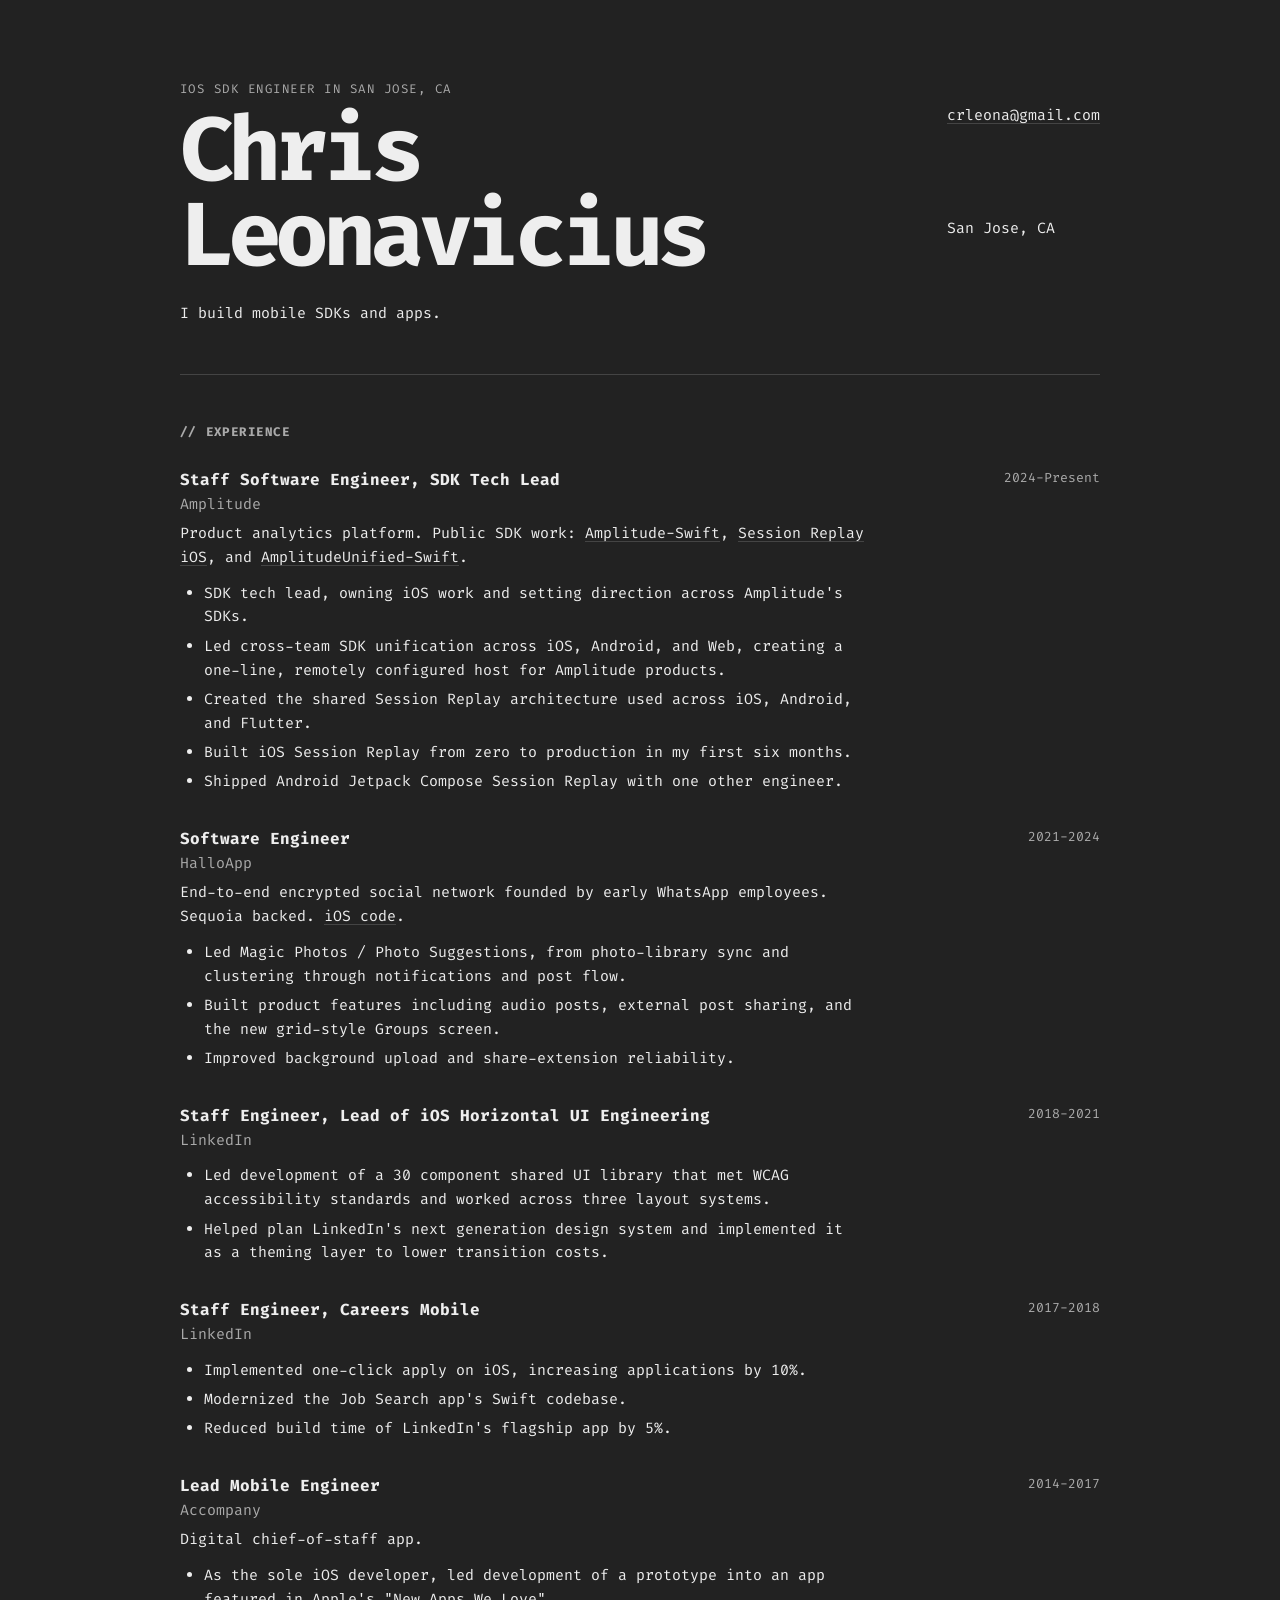
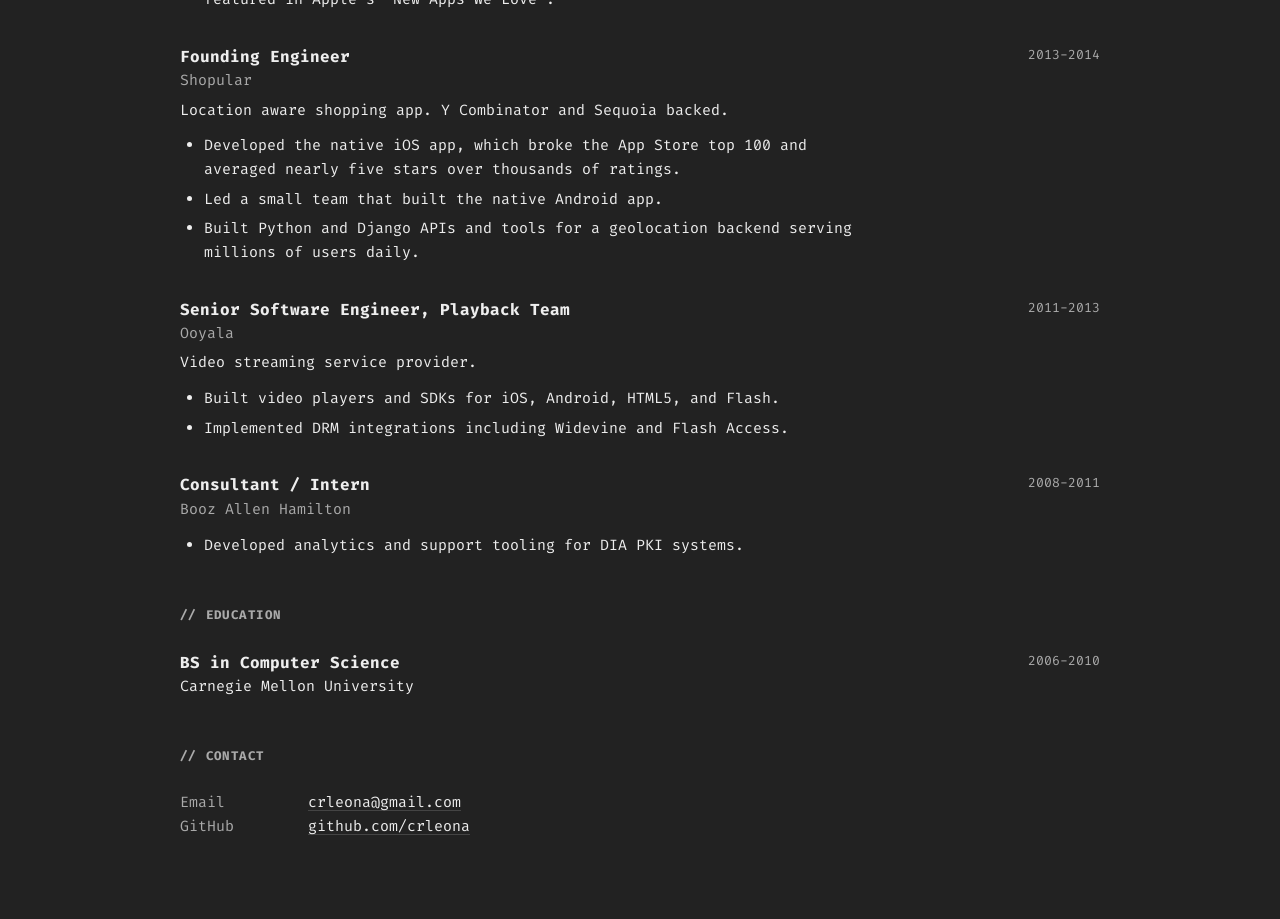
==== index.html @ 297f92c0 "initial commit" ====
<!doctype html>
<html lang="en">
  <head>
    <meta charset="UTF-8" />
    <meta name="viewport" content="width=device-width, initial-scale=1.0" />
    <meta
      name="description"
      content="Resume of Chris Leonavicius, an iOS SDK engineer in San Jose, CA."
    />
    <title>Chris Leonavicius - iOS SDK Engineer</title>
    <link
      href="https://fonts.googleapis.com/css2?family=Fira+Code:wght@400;700&display=swap"
      rel="stylesheet"
    />
    <link rel="stylesheet" href="styles.css" />
  </head>
  <body>
    <main class="resume">
      <header class="masthead">
        <div>
          <p class="eyebrow">iOS SDK Engineer in San Jose, CA</p>
          <h1>Chris Leonavicius</h1>
          <p class="summary">
            I build mobile SDKs and apps.
          </p>
        </div>

        <address class="contact" aria-label="Contact information">
          <a href="mailto:crleona@gmail.com">crleona@gmail.com</a>
          <span>San Jose, CA</span>
        </address>
      </header>

      <section aria-labelledby="experience-heading">
        <h2 id="experience-heading">Experience</h2>

        <article class="entry">
          <header class="entry-header">
            <div>
              <h3>Staff Software Engineer, SDK Tech Lead</h3>
              <p class="organization">Amplitude</p>
            </div>
            <p class="date">2024-Present</p>
          </header>
          <p class="description">
            Product analytics platform. Public SDK work:
            <a href="https://github.com/amplitude/Amplitude-Swift">Amplitude-Swift</a>,
            <a href="https://github.com/amplitude/AmplitudeSessionReplay-iOS">Session Replay iOS</a>,
            and
            <a href="https://github.com/amplitude/amplitudeunified-swift">AmplitudeUnified-Swift</a>.
          </p>
          <ul>
            <li>
              SDK tech lead, owning iOS work and setting direction across
              Amplitude's SDKs.
            </li>
            <li>
              Led cross-team SDK unification across iOS, Android, and Web,
              creating a one-line, remotely configured host for Amplitude
              products.
            </li>
            <li>
              Created the shared Session Replay architecture used across iOS,
              Android, and Flutter.
            </li>
            <li>
              Built iOS Session Replay from zero to production in my first six
              months.
            </li>
            <li>
              Shipped Android Jetpack Compose Session Replay with one other
              engineer.
            </li>
          </ul>
        </article>

        <article class="entry">
          <header class="entry-header">
            <div>
              <h3>Software Engineer</h3>
              <p class="organization">HalloApp</p>
            </div>
            <p class="date">2021-2024</p>
          </header>
          <p class="description">
            End-to-end encrypted social network founded by early WhatsApp
            employees. Sequoia backed.
            <a href="https://github.com/HalloAppInc/halloapp-ios-pub">iOS code</a>.
          </p>
          <ul>
            <li>
              Led Magic Photos / Photo Suggestions, from photo-library sync and
              clustering through notifications and post flow.
            </li>
            <li>
              Built product features including audio posts, external post
              sharing, and the new grid-style Groups screen.
            </li>
            <li>
              Improved background upload and share-extension reliability.
            </li>
          </ul>
        </article>

        <article class="entry">
          <header class="entry-header">
            <div>
              <h3>Staff Engineer, Lead of iOS Horizontal UI Engineering</h3>
              <p class="organization">LinkedIn</p>
            </div>
            <p class="date">2018-2021</p>
          </header>
          <ul>
            <li>
              Led development of a 30 component shared UI library that met
              WCAG accessibility standards and worked across three layout
              systems.
            </li>
            <li>
              Helped plan LinkedIn's next generation design system and
              implemented it as a theming layer to lower transition costs.
            </li>
          </ul>
        </article>

        <article class="entry">
          <header class="entry-header">
            <div>
              <h3>Staff Engineer, Careers Mobile</h3>
              <p class="organization">LinkedIn</p>
            </div>
            <p class="date">2017-2018</p>
          </header>
          <ul>
            <li>
              Implemented one-click apply on iOS, increasing applications by
              10%.
            </li>
            <li>
              Modernized the Job Search app's Swift codebase.
            </li>
            <li>
              Reduced build time of LinkedIn's flagship app by 5%.
            </li>
          </ul>
        </article>

        <article class="entry">
          <header class="entry-header">
            <div>
              <h3>Lead Mobile Engineer</h3>
              <p class="organization">Accompany</p>
            </div>
            <p class="date">2014-2017</p>
          </header>
          <p class="description">
            Digital chief-of-staff app.
          </p>
          <ul>
            <li>
              As the sole iOS developer, led development of a prototype into an
              app featured in Apple's "New Apps We Love".
            </li>
          </ul>
        </article>

        <article class="entry">
          <header class="entry-header">
            <div>
              <h3>Founding Engineer</h3>
              <p class="organization">Shopular</p>
            </div>
            <p class="date">2013-2014</p>
          </header>
          <p class="description">
            Location aware shopping app. Y Combinator and Sequoia backed.
          </p>
          <ul>
            <li>
              Developed the native iOS app, which broke the App Store top 100
              and averaged nearly five stars over thousands of ratings.
            </li>
            <li>
              Led a small team that built the native Android app.
            </li>
            <li>
              Built Python and Django APIs and tools for a geolocation backend
              serving millions of users daily.
            </li>
          </ul>
        </article>

        <article class="entry">
          <header class="entry-header">
            <div>
              <h3>Senior Software Engineer, Playback Team</h3>
              <p class="organization">Ooyala</p>
            </div>
            <p class="date">2011-2013</p>
          </header>
          <p class="description">
            Video streaming service provider.
          </p>
          <ul>
            <li>
              Built video players and SDKs for iOS, Android, HTML5, and Flash.
            </li>
            <li>
              Implemented DRM integrations including Widevine and Flash Access.
            </li>
          </ul>
        </article>

        <article class="entry">
          <header class="entry-header">
            <div>
              <h3>Consultant / Intern</h3>
              <p class="organization">Booz Allen Hamilton</p>
            </div>
            <p class="date">2008-2011</p>
          </header>
          <ul>
            <li>
              Developed analytics and support tooling for DIA PKI systems.
            </li>
          </ul>
        </article>
      </section>

      <section aria-labelledby="education-heading">
        <h2 id="education-heading">Education</h2>
        <div class="education">
          <header class="entry-header">
            <div>
              <h3>BS in Computer Science</h3>
              <p>Carnegie Mellon University</p>
            </div>
            <p class="date">2006-2010</p>
          </header>
        </div>
      </section>

      <section aria-labelledby="contact-heading">
        <h2 id="contact-heading">Contact</h2>
        <div class="education">
          <div class="contact-row">
            <span>Email</span>
            <a href="mailto:crleona@gmail.com">crleona@gmail.com</a>
          </div>
          <div class="contact-row">
            <span>GitHub</span>
            <a href="https://github.com/crleona">github.com/crleona</a>
          </div>
        </div>
      </section>

    </main>
  </body>
</html>
---- styles.css ----
:root {
  color-scheme: dark;
  --bg: #222;
  --fg: #eee;
  --dim: #aaa;
  --rule: #444;
}

* { box-sizing: border-box; }

body {
  margin: 0;
  background: var(--bg);
  color: var(--fg);
  font: .93rem/1.6 "Fira Code", monospace;
}

a {
  color: inherit;
  text-underline-offset: .2em;
  text-decoration-color: var(--rule);
}

main {
  width: min(920px, calc(100% - 2.5rem));
  margin: 5rem auto;
}

.masthead {
  display: grid;
  grid-template-columns: 1fr auto;
  gap: 4rem;
  padding-bottom: 3rem;
  border-bottom: 1px solid var(--rule);
}

.eyebrow,
h2,
.organization,
.date,
dt { color: var(--dim); }

.eyebrow,
h2 {
  font-size: .78rem;
  letter-spacing: .12em;
  text-transform: uppercase;
}

.eyebrow { margin: 0 0 .5rem; }

h1 {
  margin: 0;
  font-size: clamp(2.8rem, 9vw, 5.6rem);
  letter-spacing: -.07em;
  line-height: .95;
}

.summary {
  max-width: 58ch;
  margin: 1.5rem 0 0;
}

.contact {
  display: grid;
  gap: .25rem;
  padding-top: 1.5rem;
  font-style: normal;
}

section { margin-top: 3rem; }

h2 { margin: 0 0 1.5rem; }
h2::before { content: "// "; }

.entry + .entry { margin-top: 2rem; }

.entry-header {
  display: flex;
  gap: 2rem;
  justify-content: space-between;
}

h3,
.entry-header p,
.description,
.project p,
.education p { margin: 0; }

h3 { font-size: 1rem; }

.date,
.project-link {
  flex: none;
  font-size: .82rem;
}

ul {
  max-width: 76ch;
  margin: .75rem 0 0;
  padding-left: 1.5rem;
}

li + li { margin-top: .35rem; }
.description { max-width: 76ch; margin-top: .35rem; }
.project p { max-width: 76ch; margin-top: .5rem; }

.two-column {
  display: grid;
  grid-template-columns: 1.5fr 1fr;
  gap: 4rem;
}

.skills { margin: 0; }

.skills div {
  display: grid;
  grid-template-columns: 7rem 1fr;
  gap: 1rem;
}

.skills div + div { margin-top: .5rem; }
dd { margin: 0; }

.contact-row {
  display: grid;
  grid-template-columns: 7rem 1fr;
  gap: 1rem;
}

.contact-row span { color: var(--dim); }

@media (max-width: 700px) {
  main { margin: 2.5rem auto; }

  .masthead,
  .two-column {
    grid-template-columns: 1fr;
    gap: 1.5rem;
  }

  .masthead { padding-bottom: 2rem; }
  .contact { padding-top: 0; }
  section { margin-top: 2.5rem; }
}

@media print {
  @page { size: letter; margin: .55in .62in; }

  :root {
    color-scheme: light;
    --bg: #fff;
    --fg: #000;
    --dim: #333;
    --rule: #bbb;
  }

  body { font-size: 10.3pt; line-height: 1.4; }
  main { width: 100%; margin: 0; }
  .masthead { gap: .35in; padding-bottom: .2in; }
  h1 { font-size: 36pt; }
  section { margin-top: .2in; }
  h2 { margin-bottom: .08in; }
  .entry + .entry { margin-top: .12in; }
  ul { margin-top: .04in; }
  .two-column { gap: .35in; }
  a { text-decoration: none; }

  article,
  section { break-inside: avoid; }
}
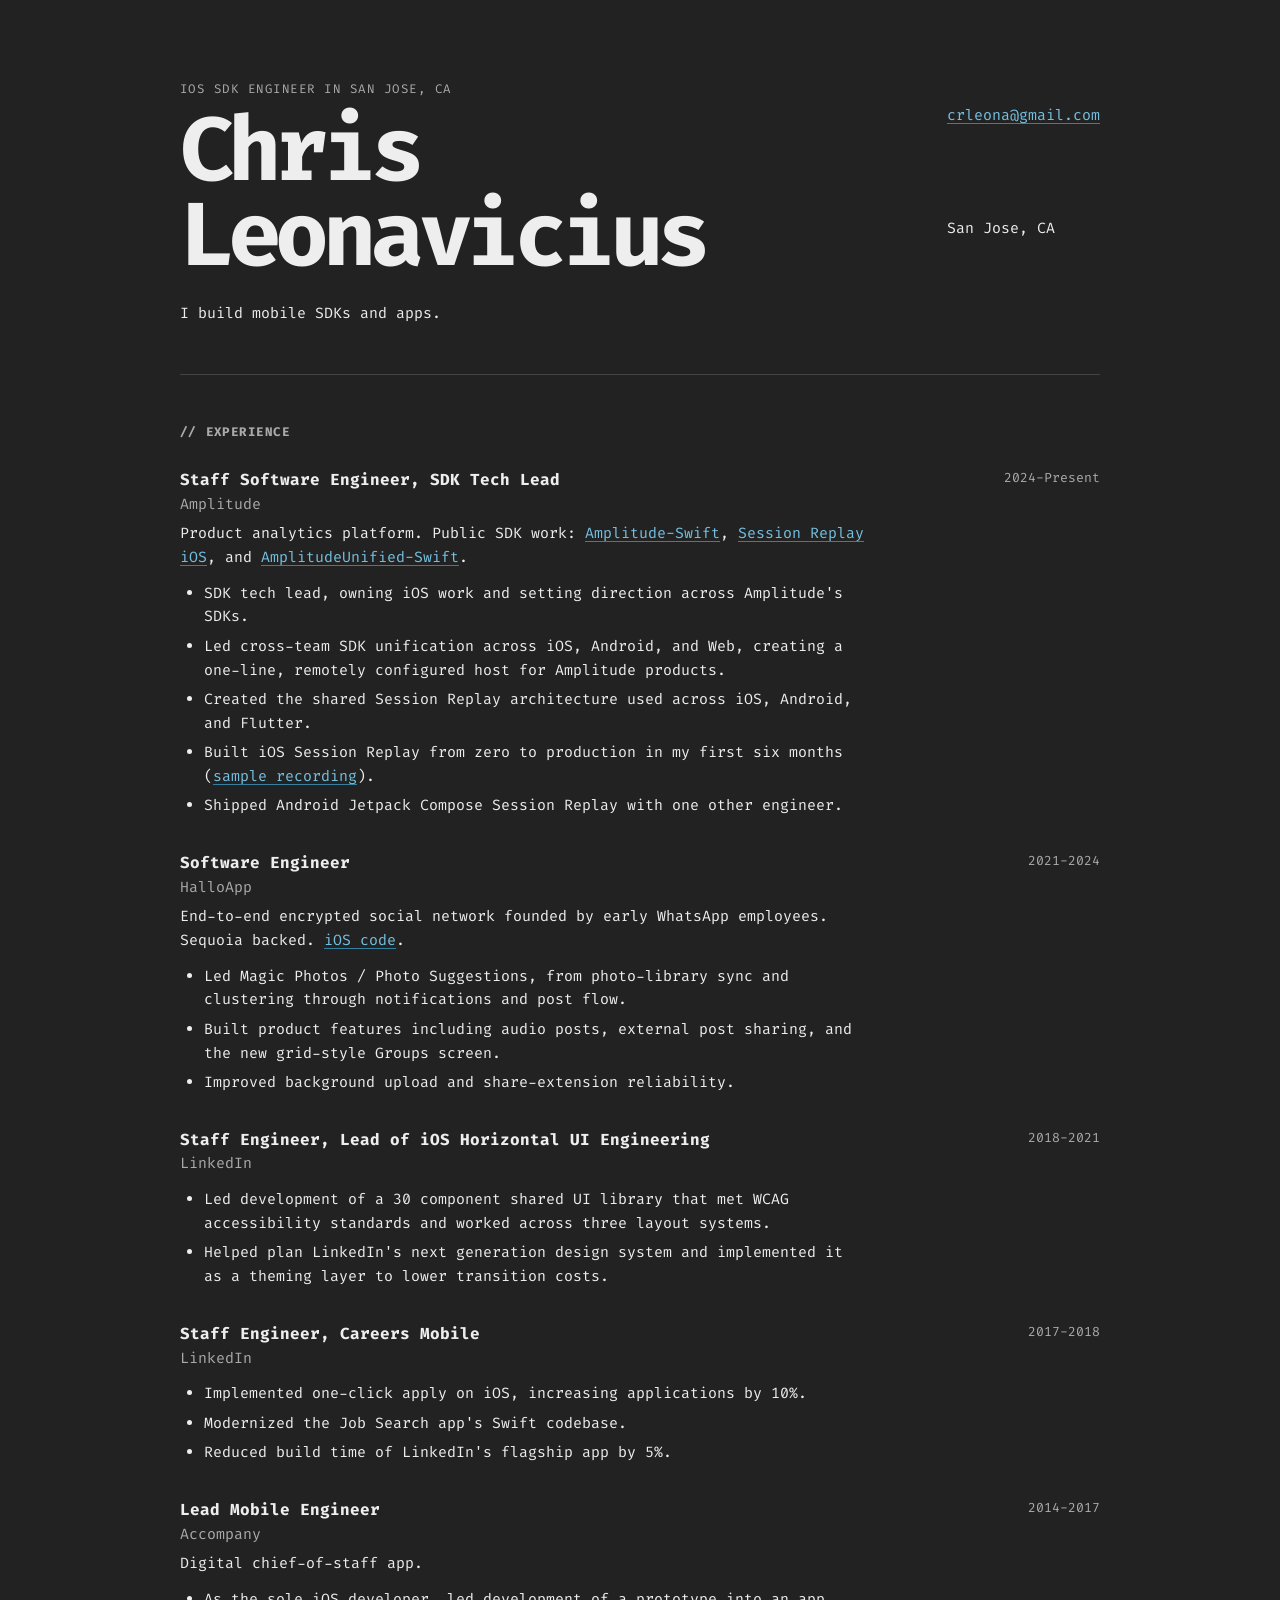
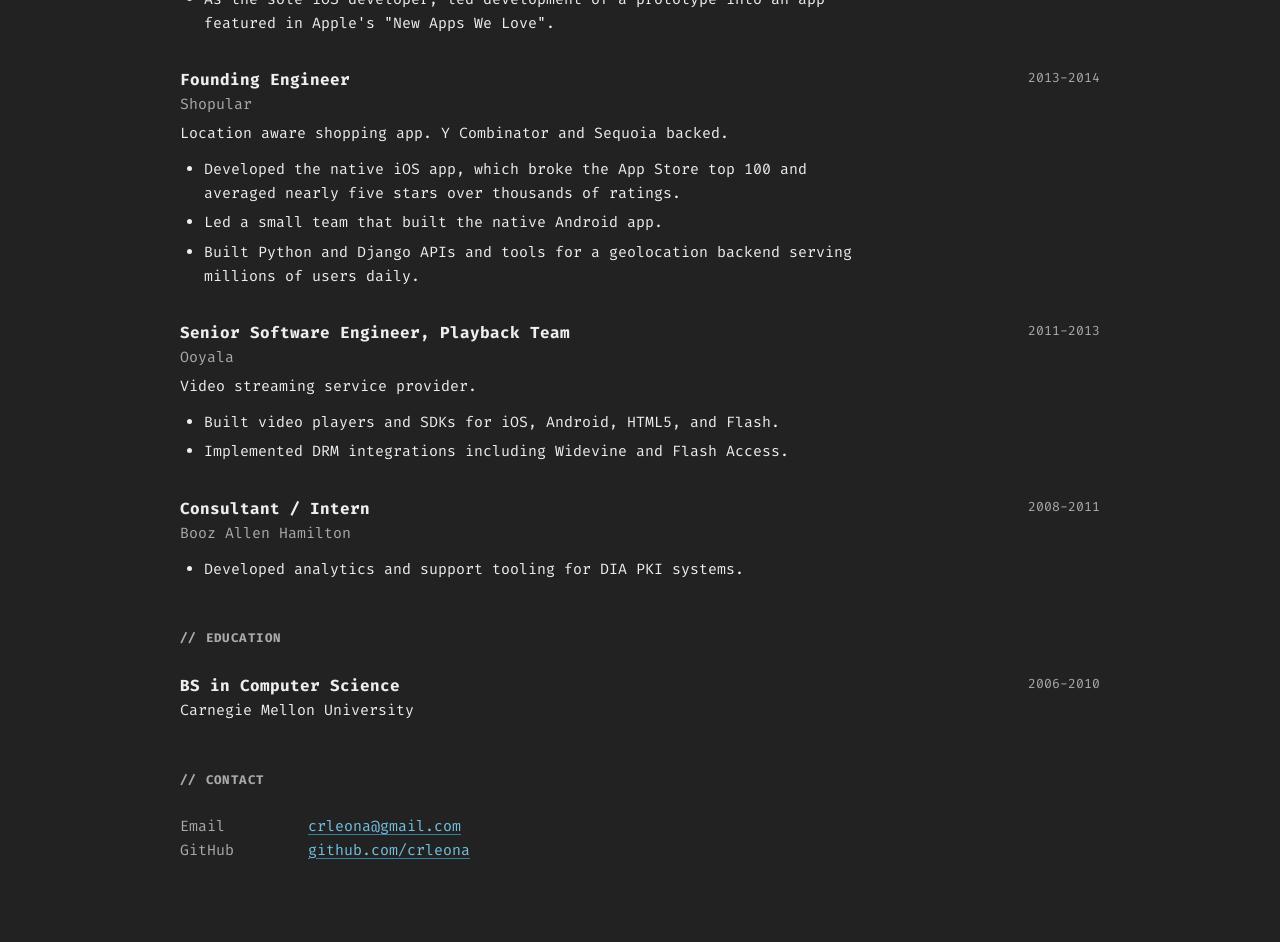
==== commit c2ebb6b4: "add ios sample session replay" ====
--- a/index.html
+++ b/index.html
@@ -65,7 +65,8 @@
             </li>
             <li>
               Built iOS Session Replay from zero to production in my first six
-              months.
+              months
+              (<a href="ios_session_replay.html">sample recording</a>).
             </li>
             <li>
               Shipped Android Jetpack Compose Session Replay with one other
--- a/styles.css
+++ b/styles.css
@@ -4,6 +4,8 @@
   --fg: #eee;
   --dim: #aaa;
   --rule: #444;
+  --link: #75c1e2;
+  --link-rule: #357fa0;
 }
 
 * { box-sizing: border-box; }
@@ -16,9 +18,9 @@
 }
 
 a {
-  color: inherit;
+  color: var(--link);
   text-underline-offset: .2em;
-  text-decoration-color: var(--rule);
+  text-decoration-color: var(--link-rule);
 }
 
 main {
@@ -153,6 +155,8 @@
     --fg: #000;
     --dim: #333;
     --rule: #bbb;
+    --link: #000;
+    --link-rule: #bbb;
   }
 
   body { font-size: 10.3pt; line-height: 1.4; }
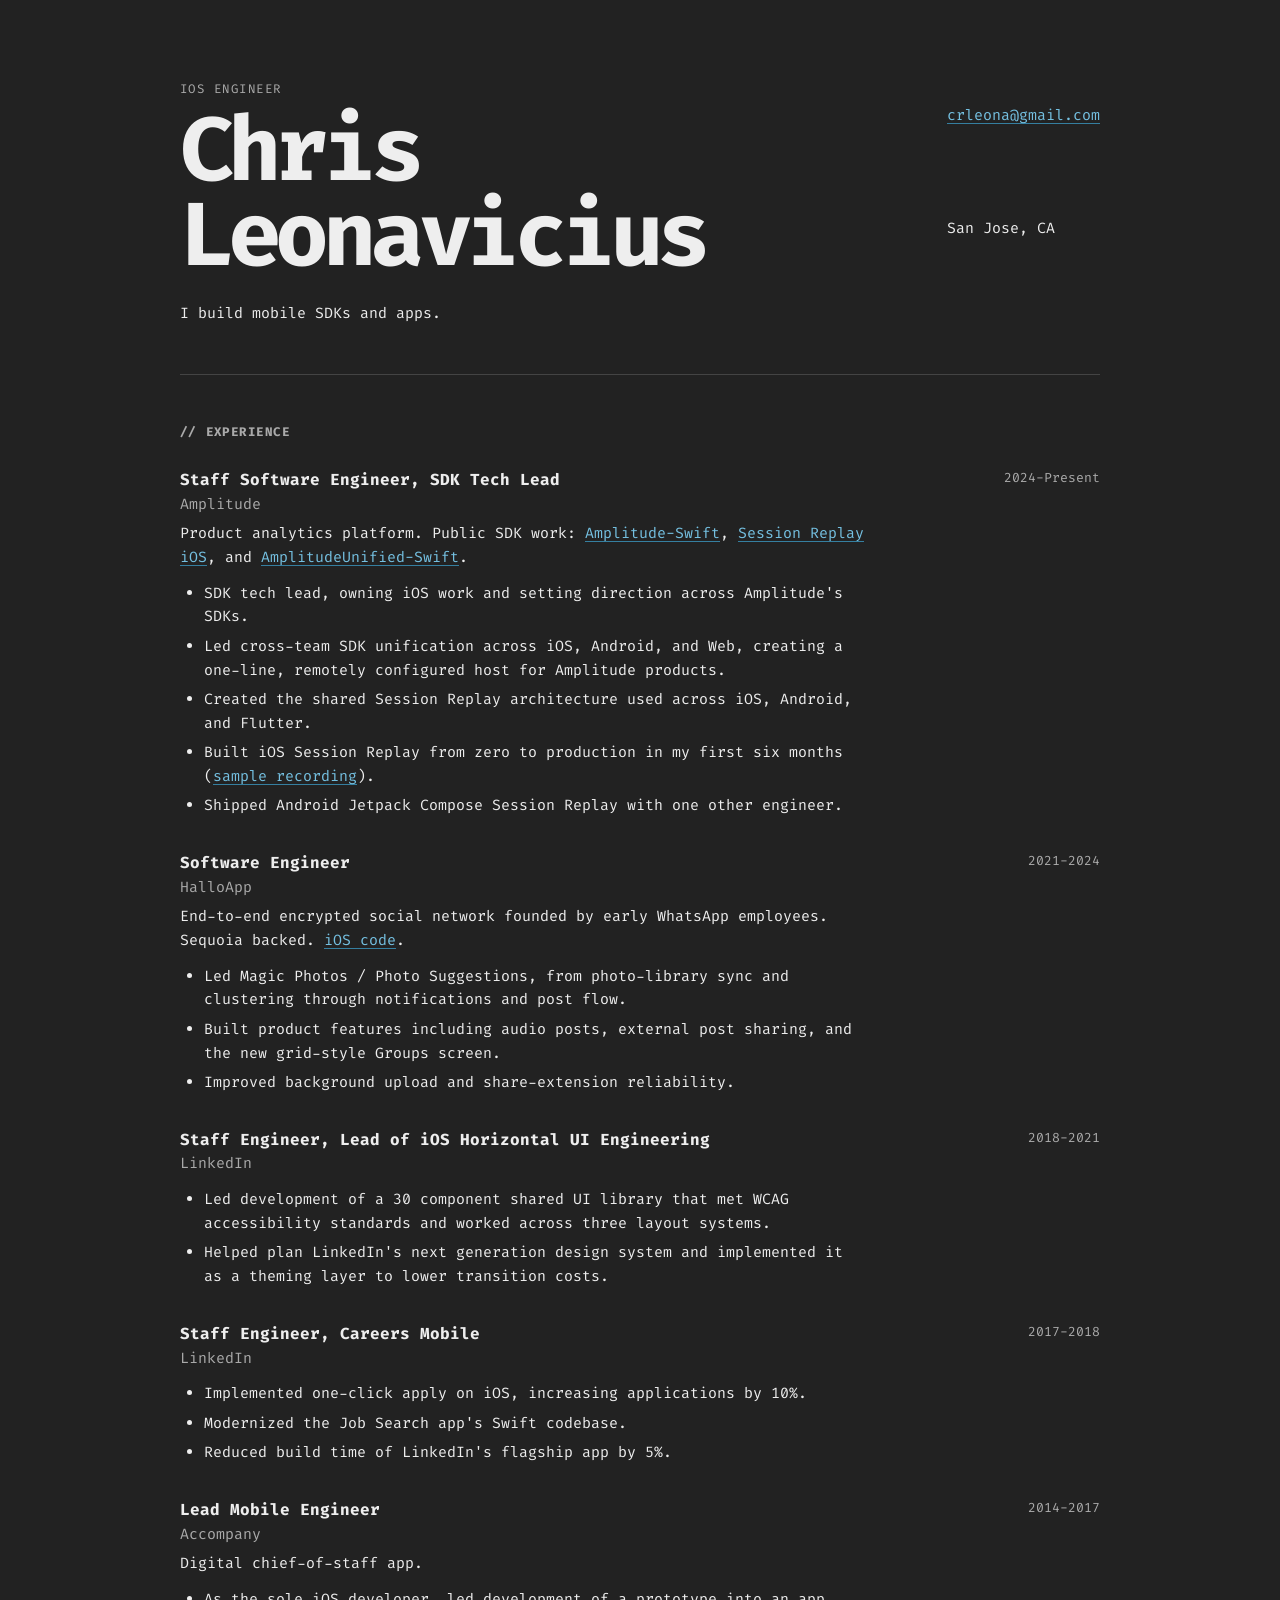
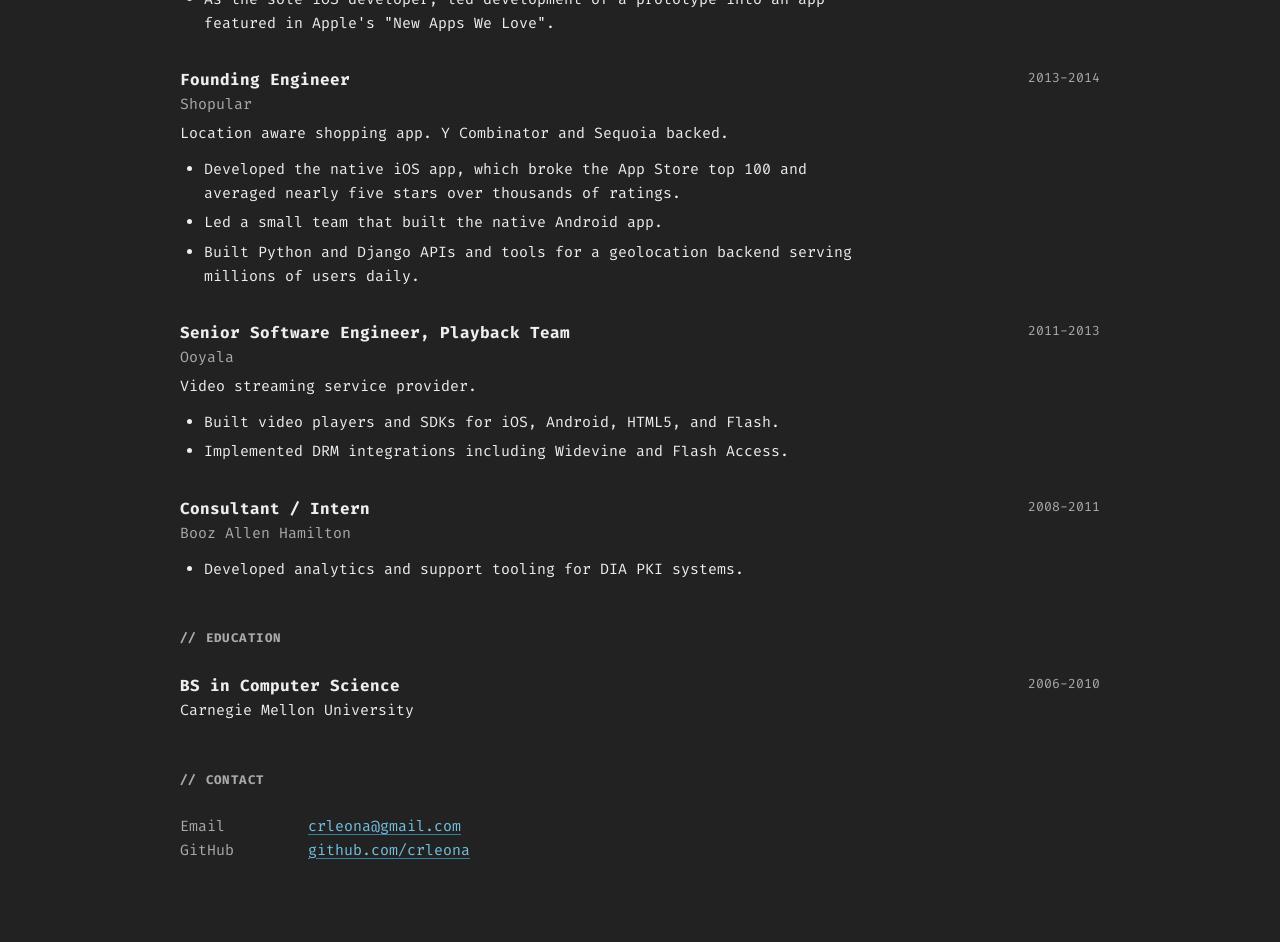
==== commit b345fcaa: "Update resume headline, company links, and print styling" ====
--- a/index.html
+++ b/index.html
@@ -5,9 +5,9 @@
     <meta name="viewport" content="width=device-width, initial-scale=1.0" />
     <meta
       name="description"
-      content="Resume of Chris Leonavicius, an iOS SDK engineer in San Jose, CA."
+      content="Resume of Chris Leonavicius, an iOS engineer."
     />
-    <title>Chris Leonavicius - iOS SDK Engineer</title>
+    <title>Chris Leonavicius - iOS Engineer</title>
     <link
       href="https://fonts.googleapis.com/css2?family=Fira+Code:wght@400;700&display=swap"
       rel="stylesheet"
@@ -18,7 +18,7 @@
     <main class="resume">
       <header class="masthead">
         <div>
-          <p class="eyebrow">iOS SDK Engineer in San Jose, CA</p>
+          <p class="eyebrow">iOS Engineer</p>
           <h1>Chris Leonavicius</h1>
           <p class="summary">
             I build mobile SDKs and apps.
@@ -38,7 +38,7 @@
           <header class="entry-header">
             <div>
               <h3>Staff Software Engineer, SDK Tech Lead</h3>
-              <p class="organization">Amplitude</p>
+              <p class="organization"><a href="https://amplitude.com/">Amplitude</a></p>
             </div>
             <p class="date">2024-Present</p>
           </header>
@@ -65,8 +65,8 @@
             </li>
             <li>
               Built iOS Session Replay from zero to production in my first six
-              months
-              (<a href="ios_session_replay.html">sample recording</a>).
+              months<span class="screen-only">
+              (<a href="ios_session_replay.html">sample recording</a>)</span>.
             </li>
             <li>
               Shipped Android Jetpack Compose Session Replay with one other
@@ -79,7 +79,9 @@
           <header class="entry-header">
             <div>
               <h3>Software Engineer</h3>
-              <p class="organization">HalloApp</p>
+              <p class="organization">
+                <a href="https://www.theverge.com/2021/7/19/22584551/halloapp-private-social-network-by-early-whatsapp-employees">HalloApp</a>
+              </p>
             </div>
             <p class="date">2021-2024</p>
           </header>
@@ -107,7 +109,7 @@
           <header class="entry-header">
             <div>
               <h3>Staff Engineer, Lead of iOS Horizontal UI Engineering</h3>
-              <p class="organization">LinkedIn</p>
+              <p class="organization"><a href="https://www.linkedin.com/">LinkedIn</a></p>
             </div>
             <p class="date">2018-2021</p>
           </header>
@@ -128,7 +130,7 @@
           <header class="entry-header">
             <div>
               <h3>Staff Engineer, Careers Mobile</h3>
-              <p class="organization">LinkedIn</p>
+              <p class="organization"><a href="https://www.linkedin.com/">LinkedIn</a></p>
             </div>
             <p class="date">2017-2018</p>
           </header>
@@ -150,7 +152,9 @@
           <header class="entry-header">
             <div>
               <h3>Lead Mobile Engineer</h3>
-              <p class="organization">Accompany</p>
+              <p class="organization">
+                <a href="https://techcrunch.com/2014/06/16/accompani-wants-to-be-the-relationship-manager-to-rule-them-all/">Accompany</a>
+              </p>
             </div>
             <p class="date">2014-2017</p>
           </header>
@@ -169,7 +173,9 @@
           <header class="entry-header">
             <div>
               <h3>Founding Engineer</h3>
-              <p class="organization">Shopular</p>
+              <p class="organization">
+                <a href="https://techcrunch.com/2013/09/26/mobile-deal-finding-app-shopular-raises-6-4-million-series-a-from-sequoia/">Shopular</a>
+              </p>
             </div>
             <p class="date">2013-2014</p>
           </header>
@@ -195,7 +201,9 @@
           <header class="entry-header">
             <div>
               <h3>Senior Software Engineer, Playback Team</h3>
-              <p class="organization">Ooyala</p>
+              <p class="organization">
+                <a href="https://techcrunch.com/2011/08/16/ooyala-now-powering-espns-billion-plus-video-streams/">Ooyala</a>
+              </p>
             </div>
             <p class="date">2011-2013</p>
           </header>
@@ -216,7 +224,7 @@
           <header class="entry-header">
             <div>
               <h3>Consultant / Intern</h3>
-              <p class="organization">Booz Allen Hamilton</p>
+              <p class="organization"><a href="https://www.boozallen.com/">Booz Allen Hamilton</a></p>
             </div>
             <p class="date">2008-2011</p>
           </header>
@@ -255,6 +263,10 @@
         </div>
       </section>
 
+      <footer class="print-footer">
+        Full resume and links: <a href="https://www.crleona.dev/">www.crleona.dev</a>
+      </footer>
+
     </main>
   </body>
 </html>
--- a/styles.css
+++ b/styles.css
@@ -41,6 +41,11 @@
 .organization,
 .date,
 dt { color: var(--dim); }
+
+.organization a {
+  color: var(--dim);
+  text-decoration: none;
+}
 
 .eyebrow,
 h2 {
@@ -132,6 +137,8 @@
 
 .contact-row span { color: var(--dim); }
 
+.print-footer { display: none; }
+
 @media (max-width: 700px) {
   main { margin: 2.5rem auto; }
 
@@ -168,8 +175,17 @@
   .entry + .entry { margin-top: .12in; }
   ul { margin-top: .04in; }
   .two-column { gap: .35in; }
-  a { text-decoration: none; }
+  a { color: inherit; text-decoration: none; }
+  .screen-only { display: none; }
+  .print-footer {
+    display: block;
+    margin-top: .2in;
+    padding-top: .08in;
+    border-top: 1px solid var(--rule);
+    color: var(--dim);
+    font-size: 9pt;
+    break-inside: avoid;
+  }
 
-  article,
-  section { break-inside: avoid; }
+  article { break-inside: avoid; }
 }
